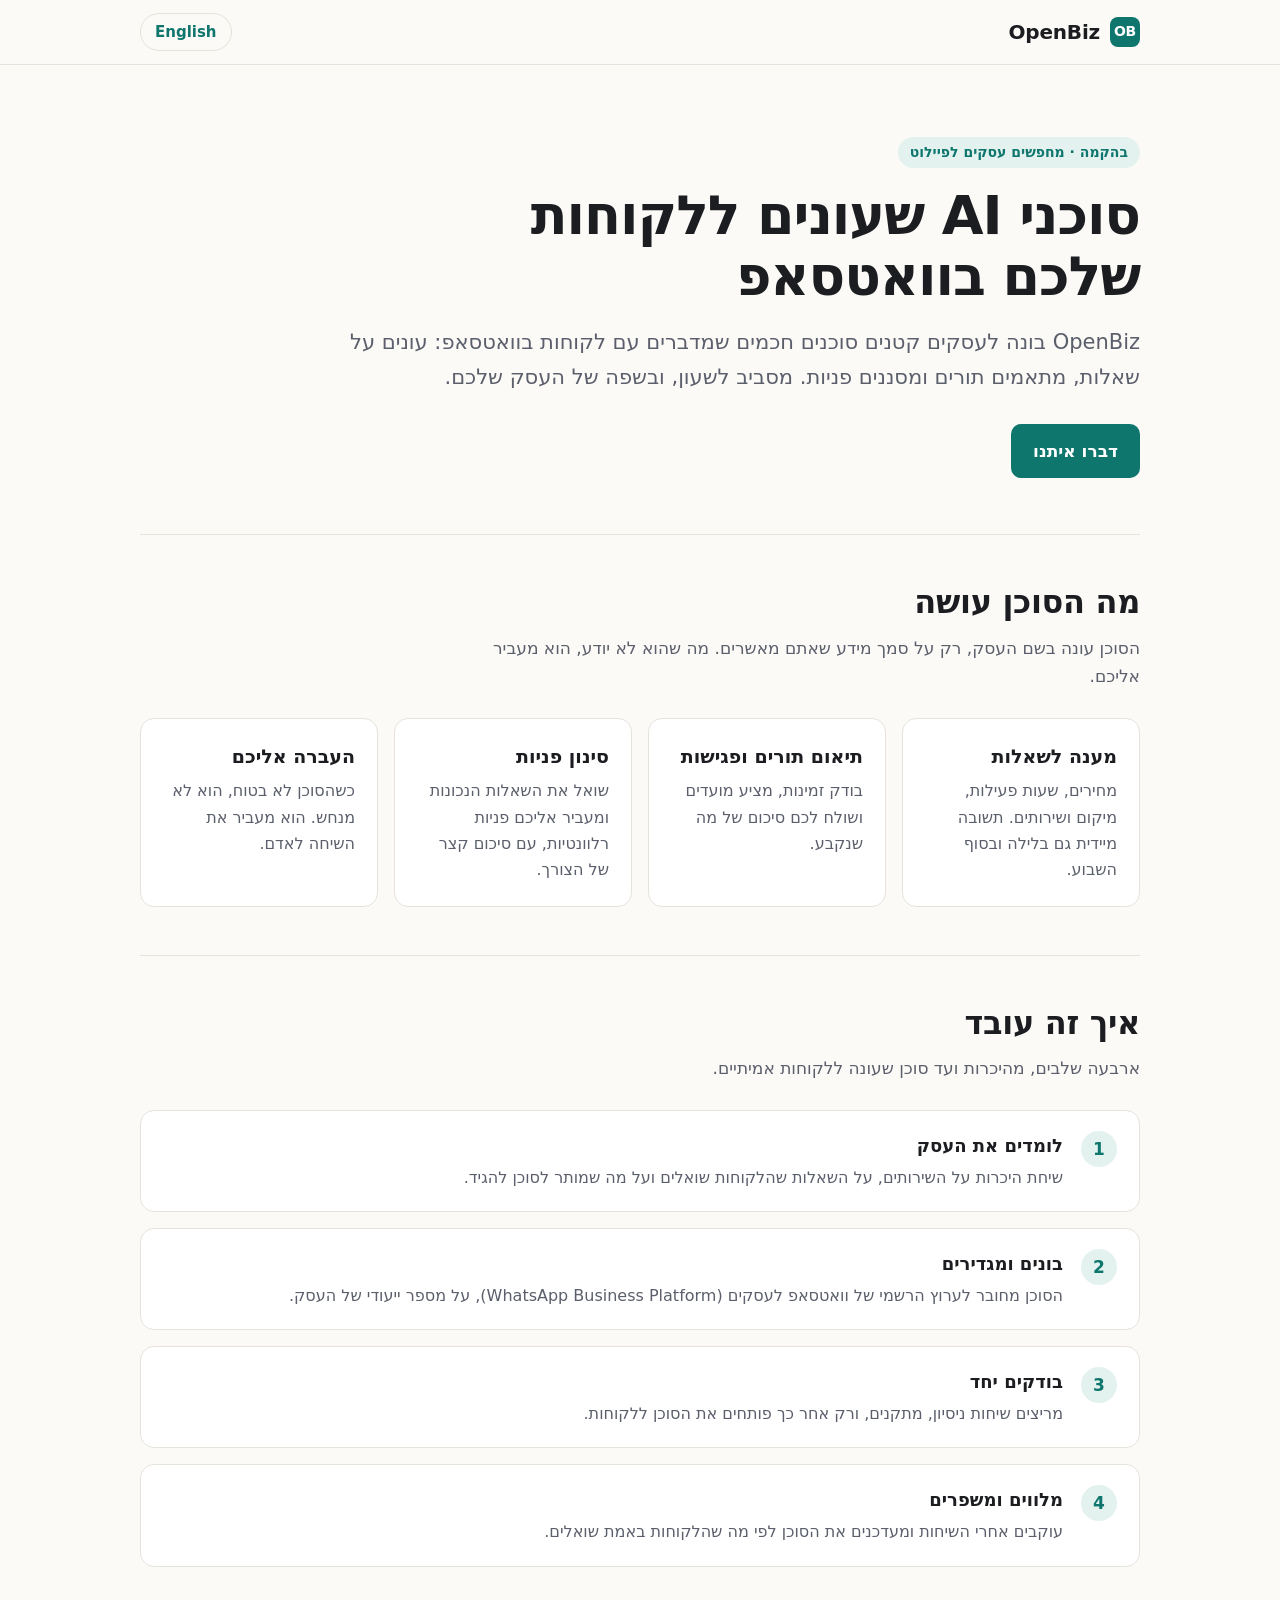
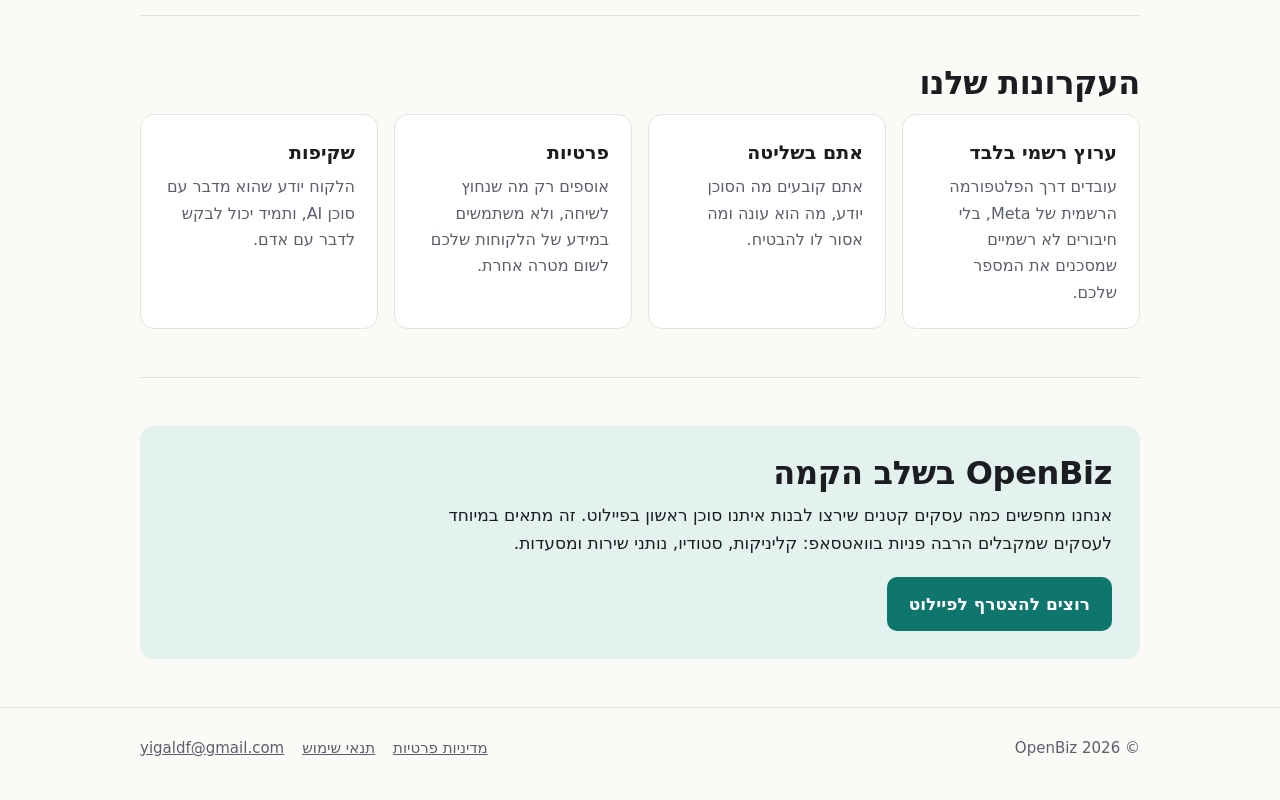
==== index.html @ 1d84bdb3 "feat: bilingual OpenBiz landing site with privacy policy, terms and smoke test Co-Authored-By: Claud" ====
<!doctype html>
<html lang="he" dir="rtl">
<head>
  <meta charset="utf-8">
  <meta name="viewport" content="width=device-width, initial-scale=1">
  <title>OpenBiz – סוכני AI לעסקים קטנים בוואטסאפ</title>
  <meta name="description" content="OpenBiz בונה לעסקים קטנים סוכני AI שעונים ללקוחות בוואטסאפ: מענה לשאלות, תיאום תורים וסינון פניות, דרך הערוץ הרשמי של WhatsApp Business Platform.">
  <link rel="canonical" href="https://openbiz.co.il/">
  <link rel="alternate" hreflang="he" href="https://openbiz.co.il/">
  <link rel="alternate" hreflang="en" href="https://openbiz.co.il/en/">
  <link rel="alternate" hreflang="x-default" href="https://openbiz.co.il/">
  <meta property="og:type" content="website">
  <meta property="og:site_name" content="OpenBiz">
  <meta property="og:title" content="OpenBiz – סוכני AI לעסקים קטנים בוואטסאפ">
  <meta property="og:description" content="סוכני AI שעונים ללקוחות שלכם בוואטסאפ, מסביב לשעון ובשפה של העסק.">
  <meta property="og:url" content="https://openbiz.co.il/">
  <meta property="og:locale" content="he_IL">
  <link rel="icon" href="assets/favicon.svg" type="image/svg+xml">
  <link rel="stylesheet" href="assets/style.css">
</head>
<body>
  <header class="site-header">
    <div class="wrap">
      <a class="brand" href="./"><span class="brand-mark">OB</span><span class="ltr">OpenBiz</span></a>
      <a class="lang-switch" href="en/" hreflang="en" lang="en">English</a>
    </div>
  </header>

  <main>
    <div class="wrap">
      <section class="hero">
        <span class="eyebrow">בהקמה · מחפשים עסקים לפיילוט</span>
        <h1>סוכני AI שעונים ללקוחות שלכם בוואטסאפ</h1>
        <p class="lead"><span class="ltr">OpenBiz</span> בונה לעסקים קטנים סוכנים חכמים שמדברים עם לקוחות בוואטסאפ: עונים על שאלות, מתאמים תורים ומסננים פניות. מסביב לשעון, ובשפה של העסק שלכם.</p>
        <a class="btn" href="mailto:yigaldf@gmail.com?subject=OpenBiz">דברו איתנו</a>
      </section>

      <section id="what">
        <h2>מה הסוכן עושה</h2>
        <p class="section-intro">הסוכן עונה בשם העסק, רק על סמך מידע שאתם מאשרים. מה שהוא לא יודע, הוא מעביר אליכם.</p>
        <div class="grid">
          <div class="card">
            <h3>מענה לשאלות</h3>
            <p>מחירים, שעות פעילות, מיקום ושירותים. תשובה מיידית גם בלילה ובסוף השבוע.</p>
          </div>
          <div class="card">
            <h3>תיאום תורים ופגישות</h3>
            <p>בודק זמינות, מציע מועדים ושולח לכם סיכום של מה שנקבע.</p>
          </div>
          <div class="card">
            <h3>סינון פניות</h3>
            <p>שואל את השאלות הנכונות ומעביר אליכם פניות רלוונטיות, עם סיכום קצר של הצורך.</p>
          </div>
          <div class="card">
            <h3>העברה אליכם</h3>
            <p>כשהסוכן לא בטוח, הוא לא מנחש. הוא מעביר את השיחה לאדם.</p>
          </div>
        </div>
      </section>

      <section id="how">
        <h2>איך זה עובד</h2>
        <p class="section-intro">ארבעה שלבים, מהיכרות ועד סוכן שעונה ללקוחות אמיתיים.</p>
        <ol class="steps">
          <li><div><h3>לומדים את העסק</h3><p>שיחת היכרות על השירותים, על השאלות שהלקוחות שואלים ועל מה שמותר לסוכן להגיד.</p></div></li>
          <li><div><h3>בונים ומגדירים</h3><p>הסוכן מחובר לערוץ הרשמי של וואטסאפ לעסקים (<span class="ltr">WhatsApp Business Platform</span>), על מספר ייעודי של העסק.</p></div></li>
          <li><div><h3>בודקים יחד</h3><p>מריצים שיחות ניסיון, מתקנים, ורק אחר כך פותחים את הסוכן ללקוחות.</p></div></li>
          <li><div><h3>מלווים ומשפרים</h3><p>עוקבים אחרי השיחות ומעדכנים את הסוכן לפי מה שהלקוחות באמת שואלים.</p></div></li>
        </ol>
      </section>

      <section id="principles">
        <h2>העקרונות שלנו</h2>
        <div class="grid">
          <div class="card">
            <h3>ערוץ רשמי בלבד</h3>
            <p>עובדים דרך הפלטפורמה הרשמית של Meta, בלי חיבורים לא רשמיים שמסכנים את המספר שלכם.</p>
          </div>
          <div class="card">
            <h3>אתם בשליטה</h3>
            <p>אתם קובעים מה הסוכן יודע, מה הוא עונה ומה אסור לו להבטיח.</p>
          </div>
          <div class="card">
            <h3>פרטיות</h3>
            <p>אוספים רק מה שנחוץ לשיחה, ולא משתמשים במידע של הלקוחות שלכם לשום מטרה אחרת.</p>
          </div>
          <div class="card">
            <h3>שקיפות</h3>
            <p>הלקוח יודע שהוא מדבר עם סוכן AI, ותמיד יכול לבקש לדבר עם אדם.</p>
          </div>
        </div>
      </section>

      <section id="contact">
        <div class="callout">
          <h2><span class="ltr">OpenBiz</span> בשלב הקמה</h2>
          <p>אנחנו מחפשים כמה עסקים קטנים שירצו לבנות איתנו סוכן ראשון בפיילוט. זה מתאים במיוחד לעסקים שמקבלים הרבה פניות בוואטסאפ: קליניקות, סטודיו, נותני שירות ומסעדות.</p>
          <a class="btn" href="mailto:yigaldf@gmail.com?subject=OpenBiz%20-%20%D7%A4%D7%99%D7%99%D7%9C%D7%95%D7%98">רוצים להצטרף לפיילוט</a>
        </div>
      </section>
    </div>
  </main>

  <footer class="site-footer">
    <div class="wrap">
      <span>© 2026 <span class="ltr">OpenBiz</span></span>
      <nav>
        <a href="privacy/">מדיניות פרטיות</a>
        <a href="terms/">תנאי שימוש</a>
        <a href="mailto:yigaldf@gmail.com" class="ltr">yigaldf@gmail.com</a>
      </nav>
    </div>
  </footer>
</body>
</html>
---- assets/style.css ----
:root {
  --bg: #fbfaf7;
  --surface: #ffffff;
  --text: #1c1d21;
  --muted: #5b5f6b;
  --line: #e6e3dc;
  --accent: #0f766e;
  --accent-ink: #ffffff;
  --accent-soft: #e3f2ef;
  --radius: 14px;
  --max: 1040px;
  --font: "Heebo", system-ui, -apple-system, "Segoe UI", Arial, sans-serif;
}

@media (prefers-color-scheme: dark) {
  :root {
    --bg: #131417;
    --surface: #1b1d21;
    --text: #ecebe7;
    --muted: #a3a6ad;
    --line: #2c2f35;
    --accent: #2dd4bf;
    --accent-ink: #0b1f1d;
    --accent-soft: #16302d;
  }
}

* { box-sizing: border-box; }

html { -webkit-text-size-adjust: 100%; }

body {
  margin: 0;
  background: var(--bg);
  color: var(--text);
  font-family: var(--font);
  font-size: 17px;
  line-height: 1.65;
}

a { color: var(--accent); }
a:hover { text-decoration-thickness: 2px; }

.wrap {
  max-width: var(--max);
  margin: 0 auto;
  padding: 0 20px;
}

/* Header */
.site-header {
  border-bottom: 1px solid var(--line);
  background: var(--bg);
}
.site-header .wrap {
  display: flex;
  align-items: center;
  justify-content: space-between;
  gap: 16px;
  min-height: 64px;
}
.brand {
  display: inline-flex;
  align-items: center;
  gap: 10px;
  font-weight: 800;
  font-size: 20px;
  color: var(--text);
  text-decoration: none;
  letter-spacing: -0.01em;
}
.brand-mark {
  width: 30px;
  height: 30px;
  border-radius: 8px;
  background: var(--accent);
  color: var(--accent-ink);
  display: grid;
  place-items: center;
  font-size: 14px;
  font-weight: 800;
  direction: ltr;
}
.lang-switch {
  font-size: 15px;
  font-weight: 600;
  text-decoration: none;
  border: 1px solid var(--line);
  border-radius: 999px;
  padding: 6px 14px;
}

/* Hero */
.hero { padding: 72px 0 56px; }
.eyebrow {
  display: inline-block;
  background: var(--accent-soft);
  color: var(--accent);
  font-weight: 700;
  font-size: 14px;
  border-radius: 999px;
  padding: 4px 12px;
  margin-bottom: 18px;
}
.hero h1 {
  font-size: clamp(32px, 6vw, 54px);
  line-height: 1.12;
  margin: 0 0 18px;
  letter-spacing: -0.02em;
  max-width: 18ch;
}
.hero p.lead {
  font-size: clamp(18px, 2.4vw, 21px);
  color: var(--muted);
  max-width: 60ch;
  margin: 0 0 30px;
}
.btn {
  display: inline-block;
  background: var(--accent);
  color: var(--accent-ink);
  font-weight: 700;
  text-decoration: none;
  border-radius: 10px;
  padding: 13px 22px;
}
.btn:hover { filter: brightness(1.06); }

/* Sections */
section { padding: 48px 0; }
section + section { border-top: 1px solid var(--line); }
h2 {
  font-size: clamp(24px, 3.4vw, 32px);
  line-height: 1.2;
  margin: 0 0 12px;
  letter-spacing: -0.01em;
}
.section-intro {
  color: var(--muted);
  max-width: 62ch;
  margin: 0 0 28px;
}

.grid {
  display: grid;
  grid-template-columns: repeat(auto-fit, minmax(230px, 1fr));
  gap: 16px;
}
.card {
  background: var(--surface);
  border: 1px solid var(--line);
  border-radius: var(--radius);
  padding: 22px;
}
.card h3 { margin: 0 0 6px; font-size: 19px; }
.card p { margin: 0; color: var(--muted); font-size: 16px; }

.steps {
  list-style: none;
  padding: 0;
  margin: 0;
  counter-reset: step;
  display: grid;
  gap: 16px;
}
.steps li {
  counter-increment: step;
  background: var(--surface);
  border: 1px solid var(--line);
  border-radius: var(--radius);
  padding: 20px 22px;
  display: grid;
  grid-template-columns: 40px 1fr;
  gap: 14px;
  align-items: start;
}
.steps li::before {
  content: counter(step);
  width: 36px;
  height: 36px;
  border-radius: 50%;
  background: var(--accent-soft);
  color: var(--accent);
  font-weight: 800;
  display: grid;
  place-items: center;
}
.steps h3 { margin: 0 0 4px; font-size: 18px; }
.steps p { margin: 0; color: var(--muted); font-size: 16px; }

.callout {
  background: var(--accent-soft);
  border-radius: var(--radius);
  padding: 28px;
}
.callout h2 { margin-bottom: 8px; }
.callout p { margin: 0 0 20px; max-width: 62ch; }

/* Legal pages */
.doc { padding: 48px 0 64px; max-width: 760px; }
.doc h1 { font-size: clamp(28px, 4.5vw, 40px); line-height: 1.15; margin: 0 0 6px; }
.doc .updated { color: var(--muted); margin: 0 0 32px; font-size: 15px; }
.doc h2 { font-size: 22px; margin: 36px 0 8px; }
.doc ul { padding-inline-start: 22px; }
.doc li { margin-bottom: 6px; }
.doc .note {
  border-inline-start: 4px solid var(--accent);
  background: var(--surface);
  padding: 14px 18px;
  border-radius: 8px;
  color: var(--muted);
}

/* Footer */
.site-footer {
  border-top: 1px solid var(--line);
  padding: 28px 0 40px;
  color: var(--muted);
  font-size: 15px;
}
.site-footer .wrap {
  display: flex;
  flex-wrap: wrap;
  gap: 10px 22px;
  justify-content: space-between;
}
.site-footer nav { display: flex; flex-wrap: wrap; gap: 8px 18px; }
.site-footer a { color: var(--muted); }

.ltr { direction: ltr; unicode-bidi: isolate; }

@media (max-width: 560px) {
  body { font-size: 16px; }
  .hero { padding: 48px 0 40px; }
  section { padding: 36px 0; }
  .callout { padding: 22px; }
}
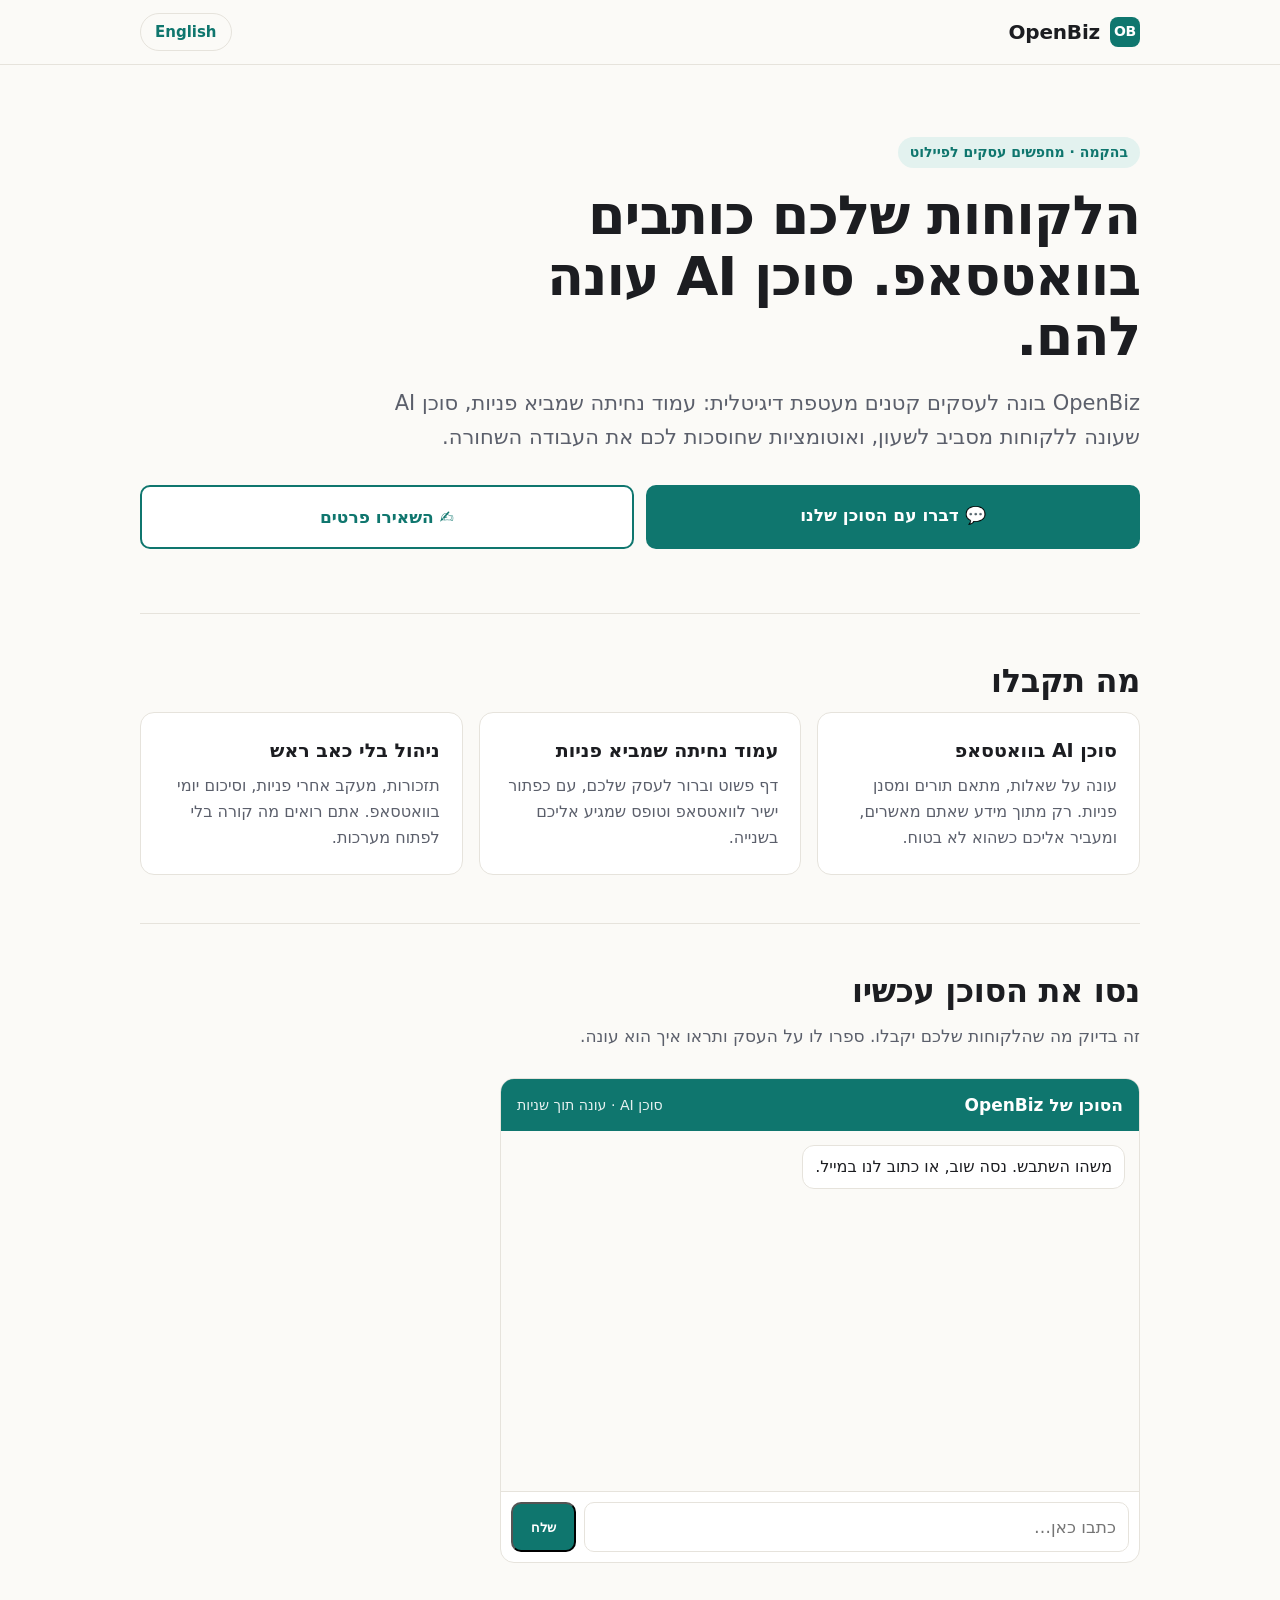
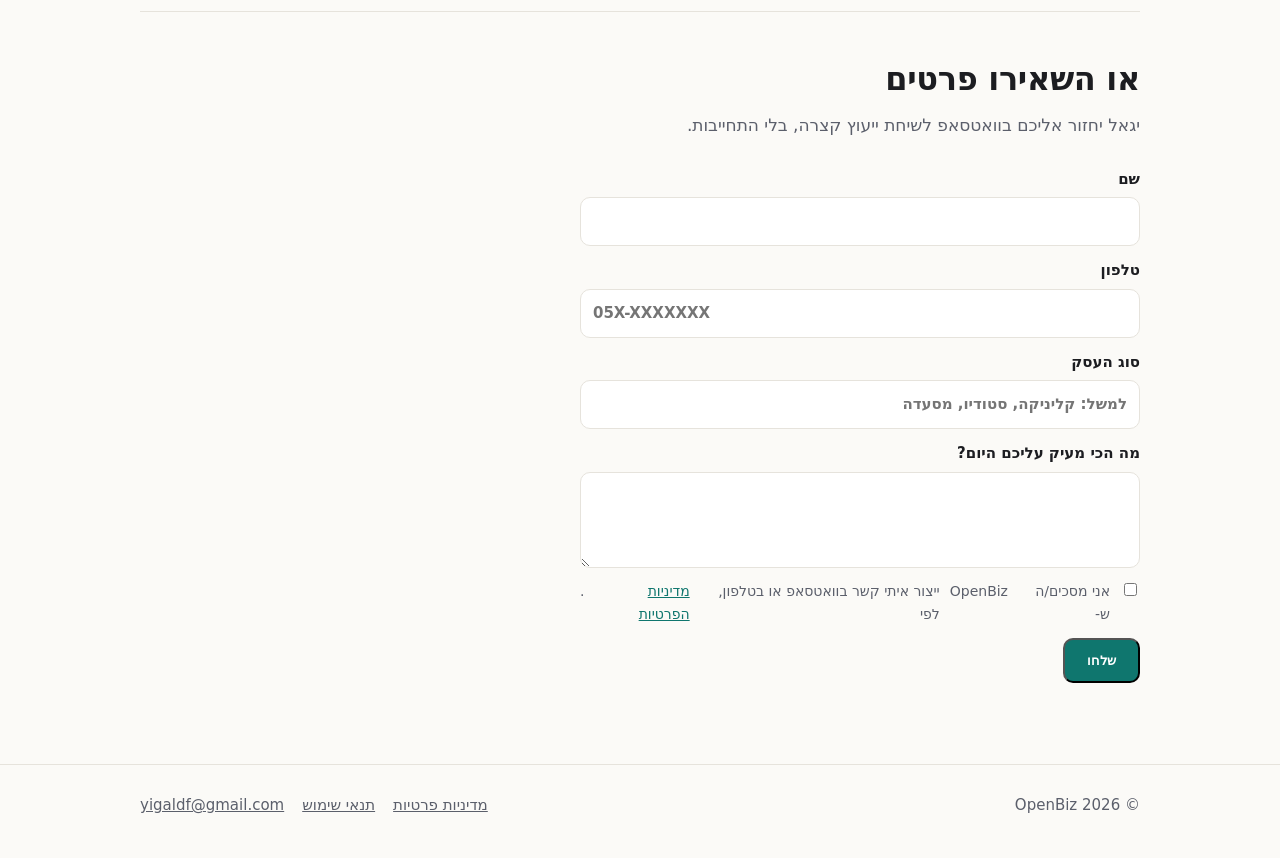
==== commit b36624fa: "feat: site v2 — direct landing page with contact form, in-page agent chat, hidden WhatsApp button (h" ====
--- a/index.html
+++ b/index.html
@@ -3,22 +3,22 @@
 <head>
   <meta charset="utf-8">
   <meta name="viewport" content="width=device-width, initial-scale=1">
-  <title>OpenBiz – סוכני AI לעסקים קטנים בוואטסאפ</title>
-  <meta name="description" content="OpenBiz בונה לעסקים קטנים סוכני AI שעונים ללקוחות בוואטסאפ: מענה לשאלות, תיאום תורים וסינון פניות, דרך הערוץ הרשמי של WhatsApp Business Platform.">
+  <title>OpenBiz – סוכני AI לעסקים קטנים</title>
+  <meta name="description" content="OpenBiz בונה לעסקים קטנים מעטפת דיגיטלית: עמוד נחיתה, גיוס לקוחות, וסוכן AI שעונה ללקוחות בוואטסאפ. דברו עם הסוכן שלנו עכשיו.">
   <link rel="canonical" href="https://openbiz.co.il/">
   <link rel="alternate" hreflang="he" href="https://openbiz.co.il/">
   <link rel="alternate" hreflang="en" href="https://openbiz.co.il/en/">
   <link rel="alternate" hreflang="x-default" href="https://openbiz.co.il/">
   <meta property="og:type" content="website">
   <meta property="og:site_name" content="OpenBiz">
-  <meta property="og:title" content="OpenBiz – סוכני AI לעסקים קטנים בוואטסאפ">
-  <meta property="og:description" content="סוכני AI שעונים ללקוחות שלכם בוואטסאפ, מסביב לשעון ובשפה של העסק.">
+  <meta property="og:title" content="OpenBiz – סוכני AI לעסקים קטנים">
+  <meta property="og:description" content="עמוד נחיתה, גיוס לקוחות וסוכן AI בוואטסאפ. דברו עם הסוכן שלנו עכשיו.">
   <meta property="og:url" content="https://openbiz.co.il/">
   <meta property="og:locale" content="he_IL">
   <link rel="icon" href="assets/favicon.svg" type="image/svg+xml">
   <link rel="stylesheet" href="assets/style.css">
 </head>
-<body>
+<body data-api="https://api.openbiz.co.il" data-whatsapp="">
   <header class="site-header">
     <div class="wrap">
       <a class="brand" href="./"><span class="brand-mark">OB</span><span class="ltr">OpenBiz</span></a>
@@ -30,73 +30,59 @@
     <div class="wrap">
       <section class="hero">
         <span class="eyebrow">בהקמה · מחפשים עסקים לפיילוט</span>
-        <h1>סוכני AI שעונים ללקוחות שלכם בוואטסאפ</h1>
-        <p class="lead"><span class="ltr">OpenBiz</span> בונה לעסקים קטנים סוכנים חכמים שמדברים עם לקוחות בוואטסאפ: עונים על שאלות, מתאמים תורים ומסננים פניות. מסביב לשעון, ובשפה של העסק שלכם.</p>
-        <a class="btn" href="mailto:yigaldf@gmail.com?subject=OpenBiz">דברו איתנו</a>
+        <h1>הלקוחות שלכם כותבים בוואטסאפ. סוכן AI עונה להם.</h1>
+        <p class="lead"><span class="ltr">OpenBiz</span> בונה לעסקים קטנים מעטפת דיגיטלית: עמוד נחיתה שמביא פניות, סוכן AI שעונה ללקוחות מסביב לשעון, ואוטומציות שחוסכות לכם את העבודה השחורה.</p>
+        <div class="entries">
+          <a class="btn" href="#chat" data-open-chat>💬 דברו עם הסוכן שלנו</a>
+          <a class="btn secondary" href="#contact">✍️ השאירו פרטים</a>
+          <a class="btn secondary" data-wa-link href="#" hidden target="_blank" rel="noopener">📱 וואטסאפ</a>
+        </div>
       </section>
 
       <section id="what">
-        <h2>מה הסוכן עושה</h2>
-        <p class="section-intro">הסוכן עונה בשם העסק, רק על סמך מידע שאתם מאשרים. מה שהוא לא יודע, הוא מעביר אליכם.</p>
+        <h2>מה תקבלו</h2>
         <div class="grid">
           <div class="card">
-            <h3>מענה לשאלות</h3>
-            <p>מחירים, שעות פעילות, מיקום ושירותים. תשובה מיידית גם בלילה ובסוף השבוע.</p>
+            <h3>סוכן AI בוואטסאפ</h3>
+            <p>עונה על שאלות, מתאם תורים ומסנן פניות. רק מתוך מידע שאתם מאשרים, ומעביר אליכם כשהוא לא בטוח.</p>
           </div>
           <div class="card">
-            <h3>תיאום תורים ופגישות</h3>
-            <p>בודק זמינות, מציע מועדים ושולח לכם סיכום של מה שנקבע.</p>
+            <h3>עמוד נחיתה שמביא פניות</h3>
+            <p>דף פשוט וברור לעסק שלכם, עם כפתור ישיר לוואטסאפ וטופס שמגיע אליכם בשנייה.</p>
           </div>
           <div class="card">
-            <h3>סינון פניות</h3>
-            <p>שואל את השאלות הנכונות ומעביר אליכם פניות רלוונטיות, עם סיכום קצר של הצורך.</p>
-          </div>
-          <div class="card">
-            <h3>העברה אליכם</h3>
-            <p>כשהסוכן לא בטוח, הוא לא מנחש. הוא מעביר את השיחה לאדם.</p>
+            <h3>ניהול בלי כאב ראש</h3>
+            <p>תזכורות, מעקב אחרי פניות, וסיכום יומי בוואטסאפ. אתם רואים מה קורה בלי לפתוח מערכות.</p>
           </div>
         </div>
       </section>
 
-      <section id="how">
-        <h2>איך זה עובד</h2>
-        <p class="section-intro">ארבעה שלבים, מהיכרות ועד סוכן שעונה ללקוחות אמיתיים.</p>
-        <ol class="steps">
-          <li><div><h3>לומדים את העסק</h3><p>שיחת היכרות על השירותים, על השאלות שהלקוחות שואלים ועל מה שמותר לסוכן להגיד.</p></div></li>
-          <li><div><h3>בונים ומגדירים</h3><p>הסוכן מחובר לערוץ הרשמי של וואטסאפ לעסקים (<span class="ltr">WhatsApp Business Platform</span>), על מספר ייעודי של העסק.</p></div></li>
-          <li><div><h3>בודקים יחד</h3><p>מריצים שיחות ניסיון, מתקנים, ורק אחר כך פותחים את הסוכן ללקוחות.</p></div></li>
-          <li><div><h3>מלווים ומשפרים</h3><p>עוקבים אחרי השיחות ומעדכנים את הסוכן לפי מה שהלקוחות באמת שואלים.</p></div></li>
-        </ol>
-      </section>
-
-      <section id="principles">
-        <h2>העקרונות שלנו</h2>
-        <div class="grid">
-          <div class="card">
-            <h3>ערוץ רשמי בלבד</h3>
-            <p>עובדים דרך הפלטפורמה הרשמית של Meta, בלי חיבורים לא רשמיים שמסכנים את המספר שלכם.</p>
-          </div>
-          <div class="card">
-            <h3>אתם בשליטה</h3>
-            <p>אתם קובעים מה הסוכן יודע, מה הוא עונה ומה אסור לו להבטיח.</p>
-          </div>
-          <div class="card">
-            <h3>פרטיות</h3>
-            <p>אוספים רק מה שנחוץ לשיחה, ולא משתמשים במידע של הלקוחות שלכם לשום מטרה אחרת.</p>
-          </div>
-          <div class="card">
-            <h3>שקיפות</h3>
-            <p>הלקוח יודע שהוא מדבר עם סוכן AI, ותמיד יכול לבקש לדבר עם אדם.</p>
+      <section id="chat-section">
+        <h2>נסו את הסוכן עכשיו</h2>
+        <p class="section-intro">זה בדיוק מה שהלקוחות שלכם יקבלו. ספרו לו על העסק ותראו איך הוא עונה.</p>
+        <div class="chat" id="chat">
+          <div class="chat-head"><span>הסוכן של <span class="ltr">OpenBiz</span></span><small>סוכן AI · עונה תוך שניות</small></div>
+          <div class="chat-log" aria-live="polite"></div>
+          <div class="chat-input">
+            <input type="text" placeholder="כתבו כאן…" autocomplete="off" aria-label="הודעה לסוכן">
+            <button type="button" class="btn">שלח</button>
           </div>
         </div>
       </section>
 
       <section id="contact">
-        <div class="callout">
-          <h2><span class="ltr">OpenBiz</span> בשלב הקמה</h2>
-          <p>אנחנו מחפשים כמה עסקים קטנים שירצו לבנות איתנו סוכן ראשון בפיילוט. זה מתאים במיוחד לעסקים שמקבלים הרבה פניות בוואטסאפ: קליניקות, סטודיו, נותני שירות ומסעדות.</p>
-          <a class="btn" href="mailto:yigaldf@gmail.com?subject=OpenBiz%20-%20%D7%A4%D7%99%D7%99%D7%9C%D7%95%D7%98">רוצים להצטרף לפיילוט</a>
-        </div>
+        <h2>או השאירו פרטים</h2>
+        <p class="section-intro">יגאל יחזור אליכם בוואטסאפ לשיחת ייעוץ קצרה, בלי התחייבות.</p>
+        <form class="form" id="lead-form" novalidate>
+          <label>שם <input name="name" type="text" required maxlength="120" autocomplete="name"></label>
+          <label>טלפון <input name="phone" type="tel" required maxlength="40" autocomplete="tel" placeholder="05X-XXXXXXX" dir="ltr"></label>
+          <label>סוג העסק <input name="business_type" type="text" required maxlength="120" placeholder="למשל: קליניקה, סטודיו, מסעדה"></label>
+          <label>מה הכי מעיק עליכם היום? <textarea name="message" maxlength="2000"></textarea></label>
+          <div class="hp" aria-hidden="true"><label>Website <input name="website" type="text" tabindex="-1" autocomplete="off"></label></div>
+          <label class="consent"><input name="consent" type="checkbox" required> אני מסכים/ה ש-<span class="ltr">OpenBiz</span> ייצור איתי קשר בוואטסאפ או בטלפון, לפי <a href="privacy/">מדיניות הפרטיות</a>.</label>
+          <div><button type="submit" class="btn">שלחו</button></div>
+          <div class="status" id="lead-status" aria-live="polite"></div>
+        </form>
       </section>
     </div>
   </main>
@@ -111,5 +97,6 @@
       </nav>
     </div>
   </footer>
+  <script src="assets/site.js" defer></script>
 </body>
 </html>
--- a/assets/style.css
+++ b/assets/style.css
@@ -235,3 +235,36 @@
   section { padding: 36px 0; }
   .callout { padding: 22px; }
 }
+
+/* ---------- v2: entry buttons, form, chat ---------- */
+.entries { display: grid; grid-template-columns: repeat(auto-fit, minmax(200px, 1fr)); gap: 12px; margin: 28px 0 8px; }
+.entries .btn { text-align: center; padding: 16px 18px; font-size: 17px; }
+.entries .btn.secondary { background: var(--surface); color: var(--accent); border: 2px solid var(--accent); }
+.entries .btn[hidden] { display: none; }
+
+.form { display: grid; gap: 12px; max-width: 560px; }
+.form label { display: grid; gap: 6px; font-weight: 600; font-size: 15px; }
+.form input, .form textarea {
+  font: inherit; padding: 11px 12px; border: 1px solid var(--line); border-radius: 10px;
+  background: var(--surface); color: var(--text);
+}
+.form textarea { min-height: 96px; resize: vertical; }
+.form .consent { display: flex; gap: 10px; align-items: flex-start; font-weight: 400; font-size: 14px; color: var(--muted); }
+.form .consent input { margin-top: 3px; }
+.form .hp { position: absolute; width: 1px; height: 1px; overflow: hidden; clip: rect(0 0 0 0); clip-path: inset(50%); white-space: nowrap; }
+.status { min-height: 1.4em; font-size: 15px; }
+.status.ok { color: var(--accent); font-weight: 600; }
+.status.err { color: #b42318; }
+
+.chat { background: var(--surface); border: 1px solid var(--line); border-radius: var(--radius); overflow: hidden; max-width: 640px; }
+.chat-head { background: var(--accent); color: var(--accent-ink); padding: 12px 16px; font-weight: 700; display: flex; justify-content: space-between; align-items: center; }
+.chat-head small { font-weight: 400; opacity: .9; }
+.chat-log { height: 360px; overflow-y: auto; padding: 14px; display: flex; flex-direction: column; gap: 8px; background: var(--bg); }
+.chat .msg { max-width: 85%; padding: 9px 12px; border-radius: 12px; line-height: 1.5; white-space: pre-wrap; font-size: 16px; }
+.chat .msg.bot { background: var(--surface); border: 1px solid var(--line); align-self: flex-start; }
+.chat .msg.me { background: var(--accent-soft); align-self: flex-end; }
+.chat .msg.typing { color: var(--muted); font-style: italic; }
+.chat-input { display: flex; gap: 8px; padding: 10px; border-top: 1px solid var(--line); }
+.chat-input input { flex: 1; font: inherit; padding: 10px 12px; border: 1px solid var(--line); border-radius: 10px; background: var(--surface); color: var(--text); }
+.chat-input button { padding: 10px 18px; }
+@media (max-width: 560px) { .chat-log { height: 300px; } }
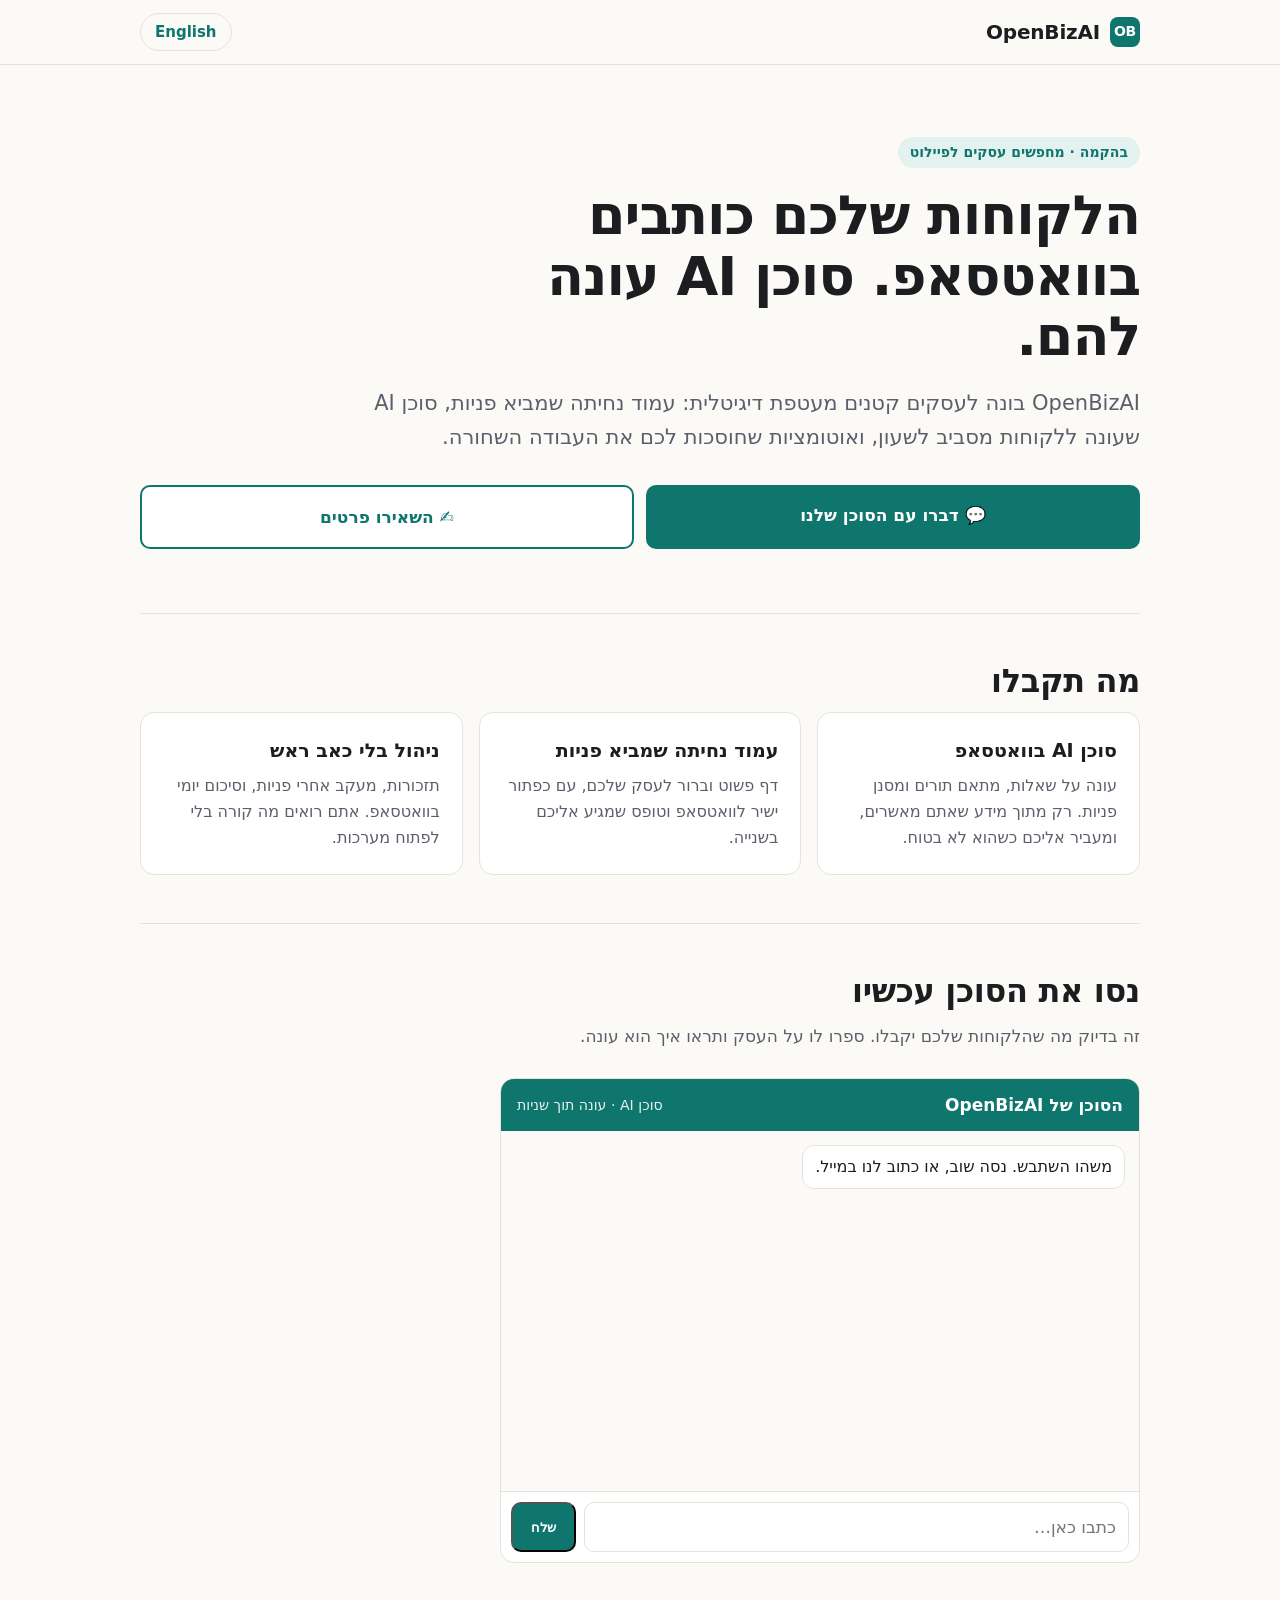
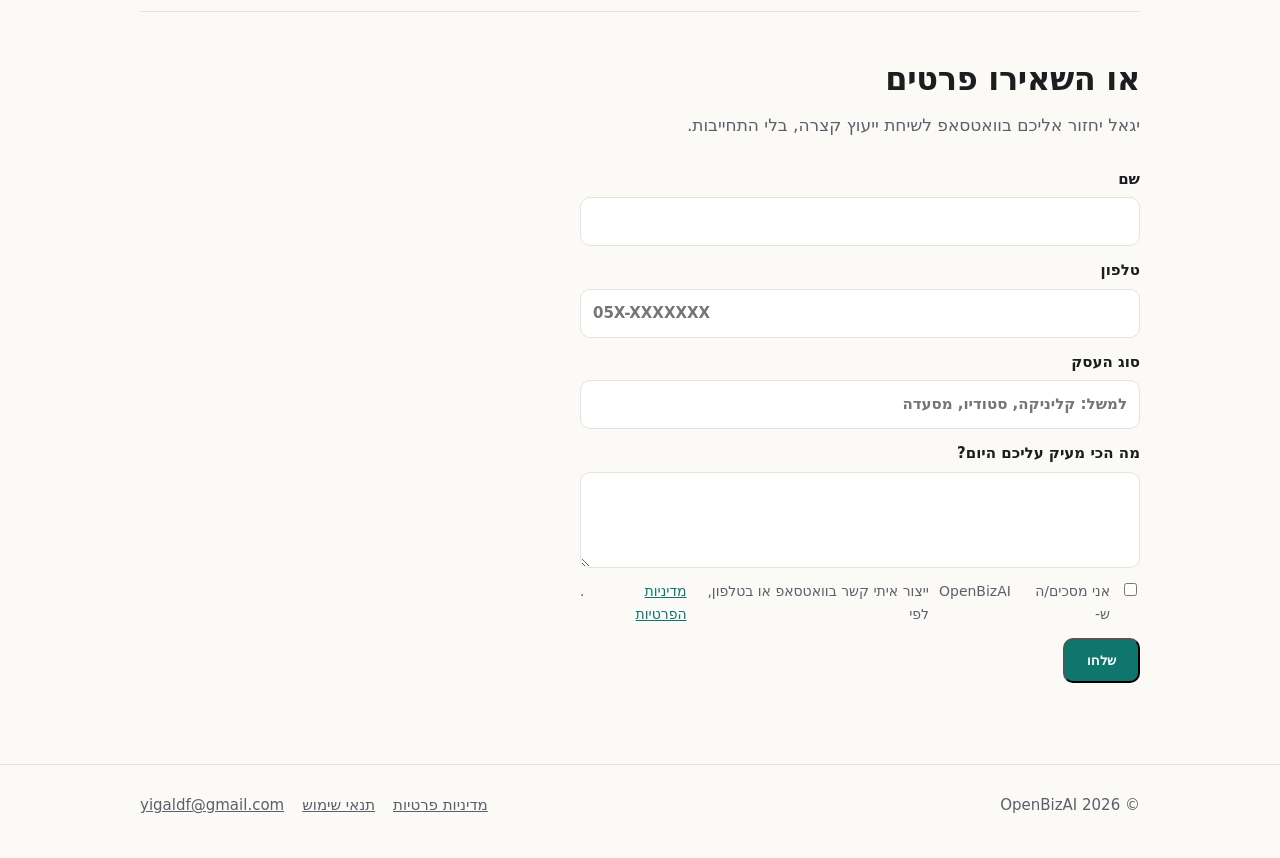
==== commit bfa56a98: "Rebrand to OpenBizAI Co-Authored-By: Claude Fable 5.1 <noreply@anthropic.com>" ====
--- a/index.html
+++ b/index.html
@@ -3,15 +3,15 @@
 <head>
   <meta charset="utf-8">
   <meta name="viewport" content="width=device-width, initial-scale=1">
-  <title>OpenBiz – סוכני AI לעסקים קטנים</title>
-  <meta name="description" content="OpenBiz בונה לעסקים קטנים מעטפת דיגיטלית: עמוד נחיתה, גיוס לקוחות, וסוכן AI שעונה ללקוחות בוואטסאפ. דברו עם הסוכן שלנו עכשיו.">
+  <title>OpenBizAI – סוכני AI לעסקים קטנים</title>
+  <meta name="description" content="OpenBizAI בונה לעסקים קטנים מעטפת דיגיטלית: עמוד נחיתה, גיוס לקוחות, וסוכן AI שעונה ללקוחות בוואטסאפ. דברו עם הסוכן שלנו עכשיו.">
   <link rel="canonical" href="https://openbiz.co.il/">
   <link rel="alternate" hreflang="he" href="https://openbiz.co.il/">
   <link rel="alternate" hreflang="en" href="https://openbiz.co.il/en/">
   <link rel="alternate" hreflang="x-default" href="https://openbiz.co.il/">
   <meta property="og:type" content="website">
-  <meta property="og:site_name" content="OpenBiz">
-  <meta property="og:title" content="OpenBiz – סוכני AI לעסקים קטנים">
+  <meta property="og:site_name" content="OpenBizAI">
+  <meta property="og:title" content="OpenBizAI – סוכני AI לעסקים קטנים">
   <meta property="og:description" content="עמוד נחיתה, גיוס לקוחות וסוכן AI בוואטסאפ. דברו עם הסוכן שלנו עכשיו.">
   <meta property="og:url" content="https://openbiz.co.il/">
   <meta property="og:locale" content="he_IL">
@@ -21,7 +21,7 @@
 <body data-api="https://api.openbiz.co.il" data-whatsapp="">
   <header class="site-header">
     <div class="wrap">
-      <a class="brand" href="./"><span class="brand-mark">OB</span><span class="ltr">OpenBiz</span></a>
+      <a class="brand" href="./"><span class="brand-mark">OB</span><span class="ltr">OpenBizAI</span></a>
       <a class="lang-switch" href="en/" hreflang="en" lang="en">English</a>
     </div>
   </header>
@@ -31,7 +31,7 @@
       <section class="hero">
         <span class="eyebrow">בהקמה · מחפשים עסקים לפיילוט</span>
         <h1>הלקוחות שלכם כותבים בוואטסאפ. סוכן AI עונה להם.</h1>
-        <p class="lead"><span class="ltr">OpenBiz</span> בונה לעסקים קטנים מעטפת דיגיטלית: עמוד נחיתה שמביא פניות, סוכן AI שעונה ללקוחות מסביב לשעון, ואוטומציות שחוסכות לכם את העבודה השחורה.</p>
+        <p class="lead"><span class="ltr">OpenBizAI</span> בונה לעסקים קטנים מעטפת דיגיטלית: עמוד נחיתה שמביא פניות, סוכן AI שעונה ללקוחות מסביב לשעון, ואוטומציות שחוסכות לכם את העבודה השחורה.</p>
         <div class="entries">
           <a class="btn" href="#chat" data-open-chat>💬 דברו עם הסוכן שלנו</a>
           <a class="btn secondary" href="#contact">✍️ השאירו פרטים</a>
@@ -61,7 +61,7 @@
         <h2>נסו את הסוכן עכשיו</h2>
         <p class="section-intro">זה בדיוק מה שהלקוחות שלכם יקבלו. ספרו לו על העסק ותראו איך הוא עונה.</p>
         <div class="chat" id="chat">
-          <div class="chat-head"><span>הסוכן של <span class="ltr">OpenBiz</span></span><small>סוכן AI · עונה תוך שניות</small></div>
+          <div class="chat-head"><span>הסוכן של <span class="ltr">OpenBizAI</span></span><small>סוכן AI · עונה תוך שניות</small></div>
           <div class="chat-log" aria-live="polite"></div>
           <div class="chat-input">
             <input type="text" placeholder="כתבו כאן…" autocomplete="off" aria-label="הודעה לסוכן">
@@ -79,7 +79,7 @@
           <label>סוג העסק <input name="business_type" type="text" required maxlength="120" placeholder="למשל: קליניקה, סטודיו, מסעדה"></label>
           <label>מה הכי מעיק עליכם היום? <textarea name="message" maxlength="2000"></textarea></label>
           <div class="hp" aria-hidden="true"><label>Website <input name="website" type="text" tabindex="-1" autocomplete="off"></label></div>
-          <label class="consent"><input name="consent" type="checkbox" required> אני מסכים/ה ש-<span class="ltr">OpenBiz</span> ייצור איתי קשר בוואטסאפ או בטלפון, לפי <a href="privacy/">מדיניות הפרטיות</a>.</label>
+          <label class="consent"><input name="consent" type="checkbox" required> אני מסכים/ה ש-<span class="ltr">OpenBizAI</span> ייצור איתי קשר בוואטסאפ או בטלפון, לפי <a href="privacy/">מדיניות הפרטיות</a>.</label>
           <div><button type="submit" class="btn">שלחו</button></div>
           <div class="status" id="lead-status" aria-live="polite"></div>
         </form>
@@ -89,7 +89,7 @@
 
   <footer class="site-footer">
     <div class="wrap">
-      <span>© 2026 <span class="ltr">OpenBiz</span></span>
+      <span>© 2026 <span class="ltr">OpenBizAI</span></span>
       <nav>
         <a href="privacy/">מדיניות פרטיות</a>
         <a href="terms/">תנאי שימוש</a>
@@ -98,5 +98,7 @@
     </div>
   </footer>
   <script src="assets/site.js" defer></script>
+  <!-- Cloudflare Web Analytics: cookieless page-view counts, no individual tracking -->
+  <script type="module" src="https://static.cloudflareinsights.com/beacon.min.js" data-cf-beacon='{"token": "da48ae6f92434eb488f0806ab7107b5d"}'></script>
 </body>
 </html>
